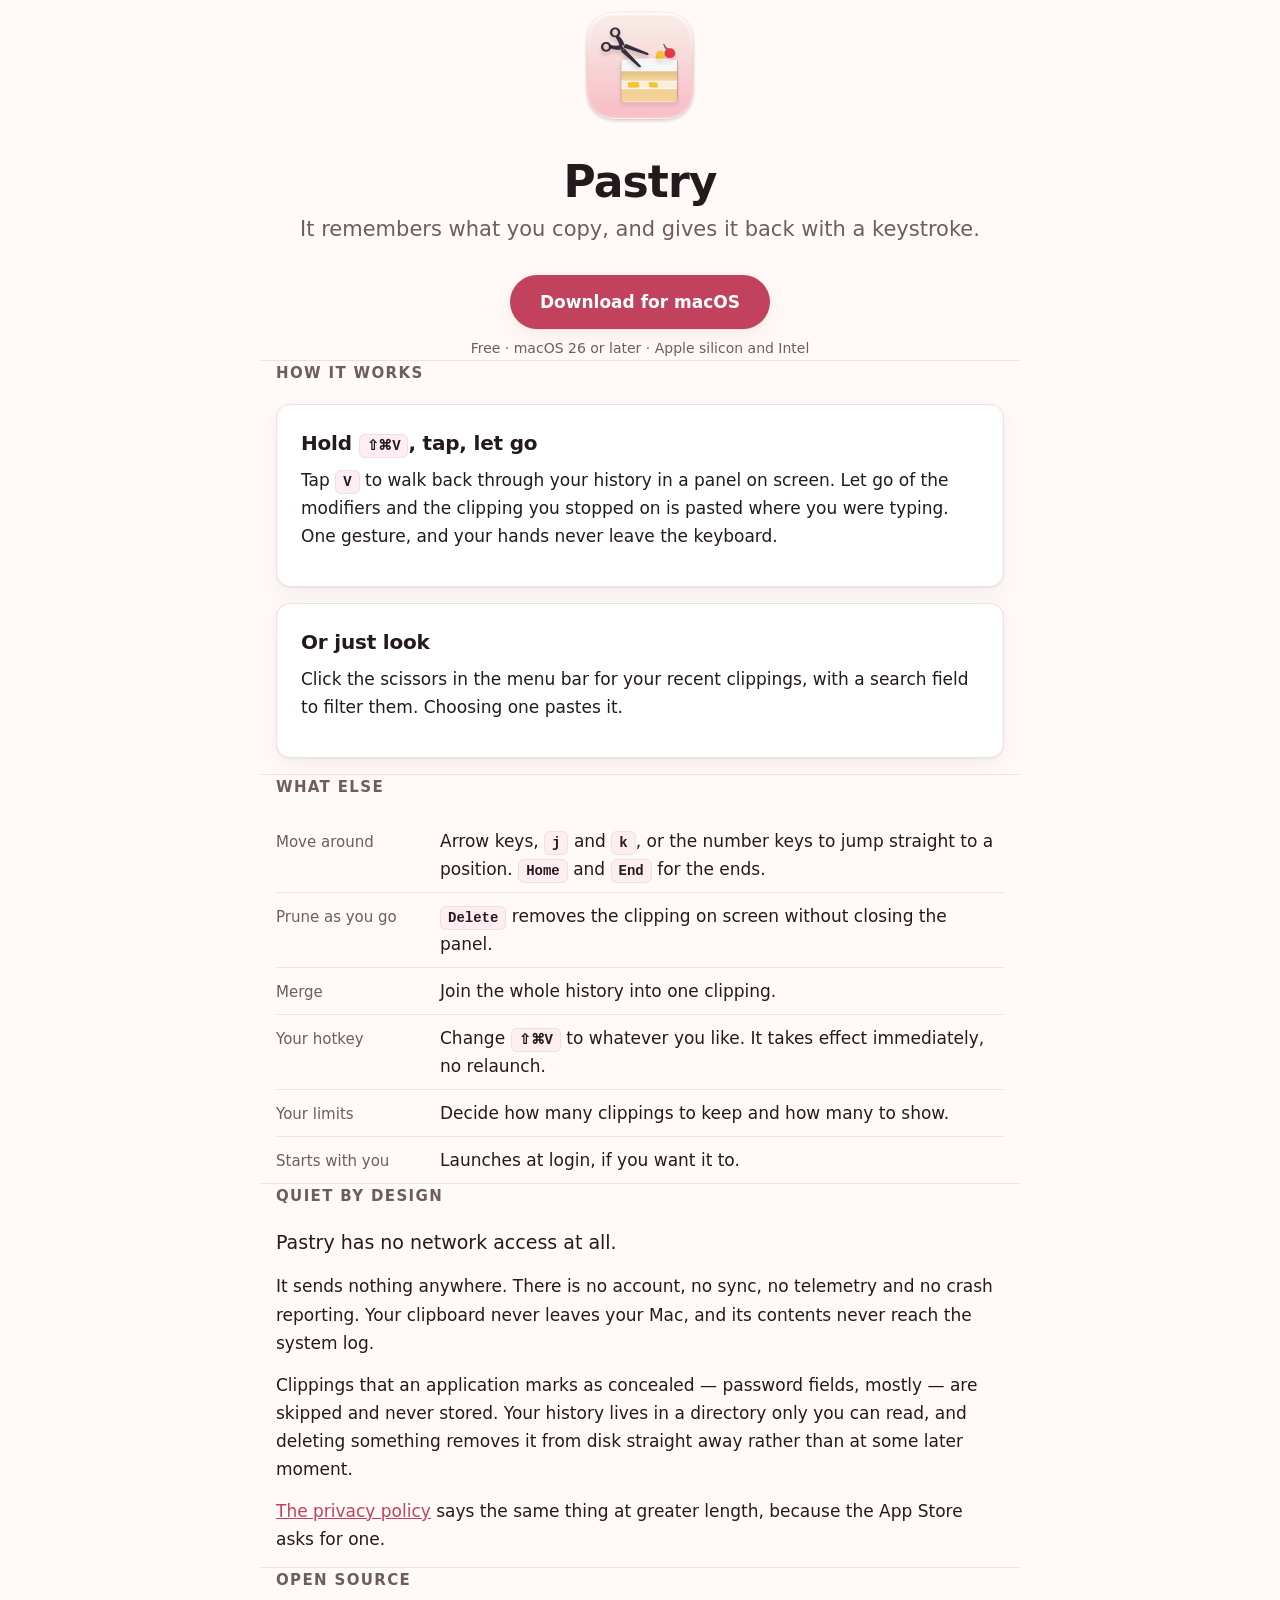
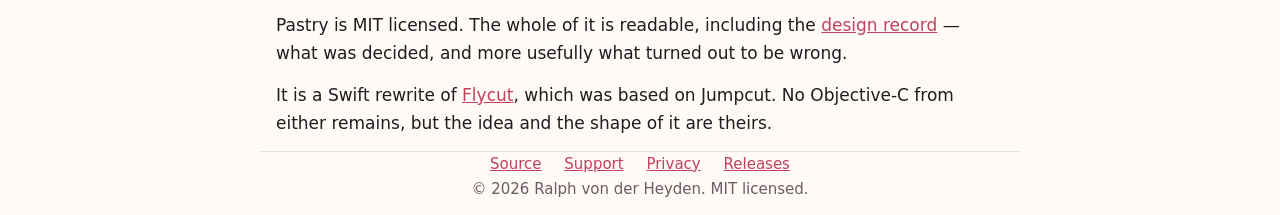
==== site/index.html @ dfbbfefb "Add App Store metadata, a website, and App Store entitlements Three things, none of which changes th" ====
<!doctype html>
<html lang="en">
<head>
<meta charset="utf-8">
<meta name="viewport" content="width=device-width, initial-scale=1">
<title>Pastry — clipboard history for macOS</title>
<meta name="description" content="Pastry remembers what you copy and gives it back with a keystroke. A menu-bar clipboard manager for macOS. Free, open source, and it sends nothing anywhere.">
<link rel="icon" href="assets/pastry-256.png" type="image/png">
<meta property="og:title" content="Pastry — clipboard history for macOS">
<meta property="og:description" content="Remembers what you copy and gives it back with a keystroke. Free, open source, and it sends nothing anywhere.">
<meta property="og:image" content="assets/pastry-512.png">
<meta property="og:type" content="website">
<link rel="stylesheet" href="assets/style.css">
</head>
<body>

<header class="wrap">
  <img src="assets/pastry-512.png" alt="The Pastry app icon: a pair of scissors cutting a slice of layer cake" width="132" height="132">
  <h1>Pastry</h1>
  <p class="tagline">It remembers what you copy, and gives it back with a keystroke.</p>
  <span class="cta">
    <a class="button" id="download" href="https://github.com/ralph/Pastry/releases/latest">Download for macOS</a>
    <span class="fineprint">Free &middot; macOS 26 or later &middot; Apple silicon and Intel</span>
  </span>
</header>

<main>
<section class="wrap">
  <h2>How it works</h2>

  <div class="card">
    <h3>Hold <kbd>⇧⌘V</kbd>, tap, let go</h3>
    <p>Tap <kbd>V</kbd> to walk back through your history in a panel on screen.
    Let go of the modifiers and the clipping you stopped on is pasted where you
    were typing. One gesture, and your hands never leave the keyboard.</p>
  </div>

  <div class="card">
    <h3>Or just look</h3>
    <p>Click the scissors in the menu bar for your recent clippings, with a
    search field to filter them. Choosing one pastes it.</p>
  </div>
</section>

<section class="wrap">
  <h2>What else</h2>
  <ul class="plain">
    <li><span class="k">Move around</span><span>Arrow keys, <kbd>j</kbd> and <kbd>k</kbd>, or the number keys to jump straight to a position. <kbd>Home</kbd> and <kbd>End</kbd> for the ends.</span></li>
    <li><span class="k">Prune as you go</span><span><kbd>Delete</kbd> removes the clipping on screen without closing the panel.</span></li>
    <li><span class="k">Merge</span><span>Join the whole history into one clipping.</span></li>
    <li><span class="k">Your hotkey</span><span>Change <kbd>⇧⌘V</kbd> to whatever you like. It takes effect immediately, no relaunch.</span></li>
    <li><span class="k">Your limits</span><span>Decide how many clippings to keep and how many to show.</span></li>
    <li><span class="k">Starts with you</span><span>Launches at login, if you want it to.</span></li>
  </ul>
</section>

<section class="wrap">
  <h2>Quiet by design</h2>
  <p class="lead">Pastry has no network access at all.</p>
  <p>It sends nothing anywhere. There is no account, no sync, no telemetry and
  no crash reporting. Your clipboard never leaves your Mac, and its contents
  never reach the system log.</p>
  <p>Clippings that an application marks as concealed — password fields,
  mostly — are skipped and never stored. Your history lives in a directory
  only you can read, and deleting something removes it from disk straight
  away rather than at some later moment.</p>
  <p><a href="privacy/">The privacy policy</a> says the same thing at greater
  length, because the App Store asks for one.</p>
</section>

<section class="wrap">
  <h2>Open source</h2>
  <p>Pastry is MIT licensed. The whole of it is readable, including the
  <a href="https://github.com/ralph/Pastry/tree/main/docs">design record</a> —
  what was decided, and more usefully what turned out to be wrong.</p>
  <p>It is a Swift rewrite of <a href="https://github.com/TermiT/Flycut">Flycut</a>,
  which was based on Jumpcut. No Objective-C from either remains, but the idea
  and the shape of it are theirs.</p>
</section>
</main>

<footer class="wrap">
  <a href="https://github.com/ralph/Pastry">Source</a>
  <a href="support/">Support</a>
  <a href="privacy/">Privacy</a>
  <a href="https://github.com/ralph/Pastry/releases">Releases</a>
  <p>© 2026 Ralph von der Heyden. MIT licensed.</p>
</footer>

</body>
</html>
---- site/assets/style.css ----
:root {
    --bg: #fffaf8;
    --surface: #ffffff;
    --text: #231a1d;
    --muted: #6d5c61;
    --line: #f0dfe2;
    --accent: #c2415c;
    --accent-soft: #ffeef1;
    --shadow: 0 1px 2px rgba(60,20,30,.06), 0 8px 24px rgba(60,20,30,.06);
    --radius: 14px;
  }
  @media (prefers-color-scheme: dark) {
    :root:not([data-theme="light"]) {
      --bg: #171114;
      --surface: #1f181b;
      --text: #f6eef0;
      --muted: #b6a2a8;
      --line: #342a2e;
      --accent: #ff9fb0;
      --accent-soft: #2b1f23;
      --shadow: 0 1px 2px rgba(0,0,0,.4), 0 8px 24px rgba(0,0,0,.3);
    }
  }
  :root[data-theme="dark"] {
    --bg: #171114; --surface: #1f181b; --text: #f6eef0; --muted: #b6a2a8;
    --line: #342a2e; --accent: #ff9fb0; --accent-soft: #2b1f23;
    --shadow: 0 1px 2px rgba(0,0,0,.4), 0 8px 24px rgba(0,0,0,.3);
  }
  * { box-sizing: border-box; }
  body {
    margin: 0; background: var(--bg); color: var(--text);
    font: 17px/1.65 -apple-system, BlinkMacSystemFont, "Segoe UI", Inter, system-ui, sans-serif;
    -webkit-font-smoothing: antialiased;
  }
  .wrap { max-width: 760px; margin: 0 auto; padding: 0 16px; }
  a { color: var(--accent); }

  header { padding: 72px 0 44px; text-align: center; }
  header img { width: 132px; height: 132px; }
  h1 { font-size: 44px; line-height: 1.1; margin: 18px 0 6px; letter-spacing: -.02em; }
  .tagline { font-size: 21px; color: var(--muted); margin: 0 0 28px; }

  .cta { display: inline-flex; flex-direction: column; align-items: center; gap: 8px; }
  .button {
    display: inline-block; background: var(--accent); color: #fff; text-decoration: none;
    font-weight: 600; font-size: 17px; padding: 13px 30px; border-radius: 999px;
    box-shadow: var(--shadow);
  }
  .fineprint { font-size: 14px; color: var(--muted); }

  section { padding: 34px 0; border-top: 1px solid var(--line); }
  h2 { font-size: 15px; text-transform: uppercase; letter-spacing: .09em; color: var(--muted); margin: 0 0 18px; font-weight: 600; }
  h3 { font-size: 20px; margin: 0 0 6px; letter-spacing: -.01em; }
  p { margin: 0 0 14px; }
  .lead { font-size: 19px; }

  .card { background: var(--surface); border: 1px solid var(--line); border-radius: var(--radius); padding: 22px 24px; box-shadow: var(--shadow); margin-bottom: 16px; }

  kbd {
    font: 600 14px/1 ui-monospace, SFMono-Regular, Menlo, monospace;
    background: var(--accent-soft); color: var(--text);
    border: 1px solid var(--line); border-radius: 6px; padding: 3px 7px; white-space: nowrap;
  }

  ul.plain { list-style: none; padding: 0; margin: 0; }
  ul.plain li { padding: 9px 0; border-bottom: 1px solid var(--line); display: flex; gap: 14px; align-items: baseline; }
  ul.plain li:last-child { border-bottom: 0; }
  ul.plain .k { flex: 0 0 150px; color: var(--muted); font-size: 15px; }

  footer { padding: 36px 0 64px; border-top: 1px solid var(--line); color: var(--muted); font-size: 15px; text-align: center; }
  footer a { margin: 0 9px; }

  @media (max-width: 560px) {
    header { padding: 48px 0 32px; }
    h1 { font-size: 34px; }
    .tagline { font-size: 18px; }
    ul.plain li { flex-direction: column; gap: 2px; }
    ul.plain .k { flex: none; }
  }
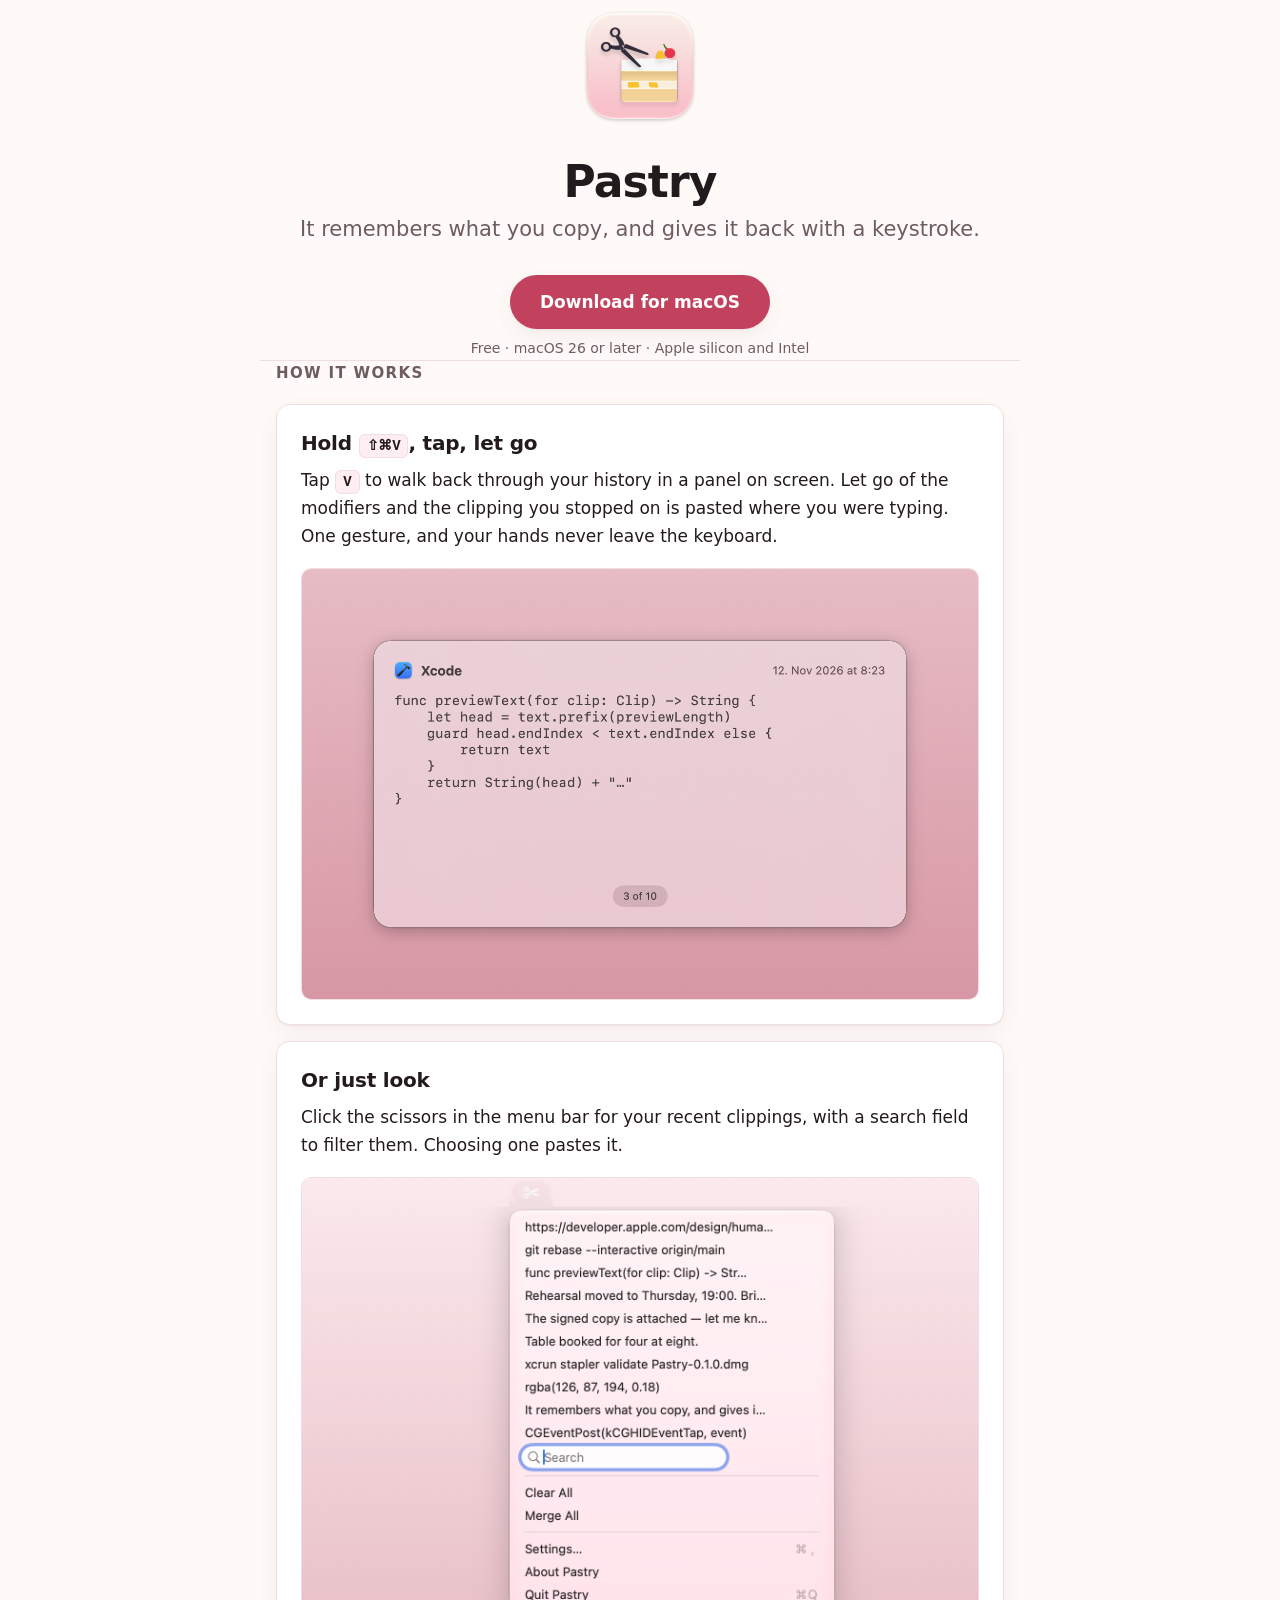
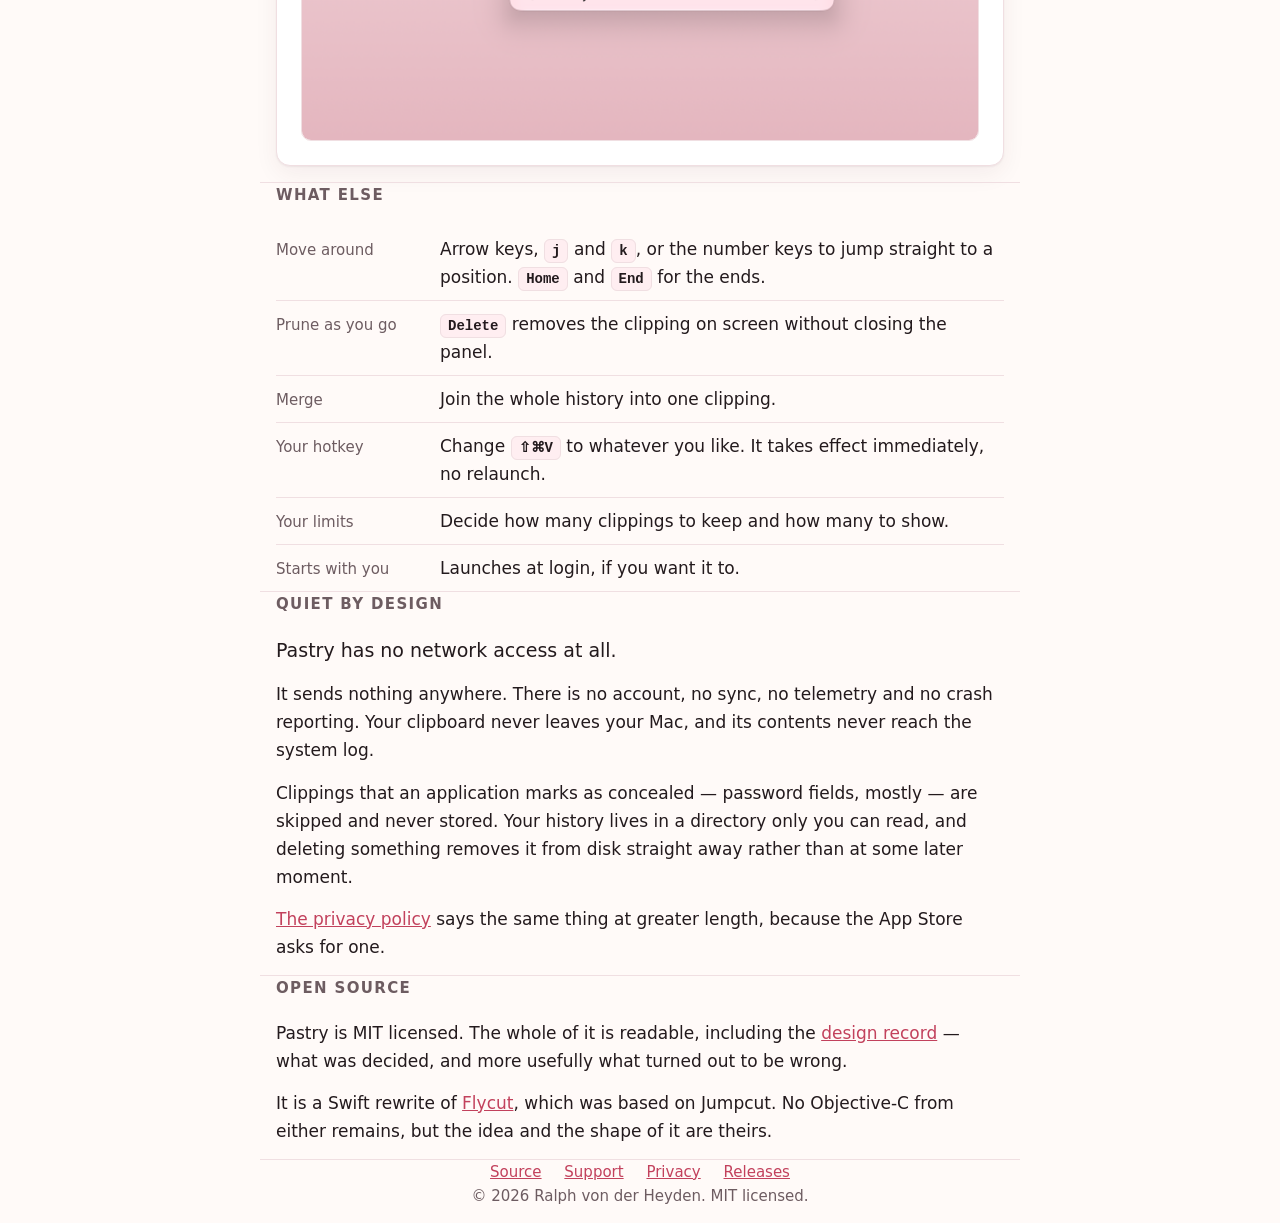
==== commit a0c04eb1: "Add App Store screenshots and show the app on the site Four 2880x1800 captures of the shipped app ar" ====
--- a/site/index.html
+++ b/site/index.html
@@ -33,12 +33,14 @@
     <p>Tap <kbd>V</kbd> to walk back through your history in a panel on screen.
     Let go of the modifiers and the clipping you stopped on is pasted where you
     were typing. One gesture, and your hands never leave the keyboard.</p>
+    <img class="shot" src="assets/shot-bezel.png" alt="The Pastry bezel, showing a clip copied from Xcode and its position in the history: three of ten." width="1320" height="840" loading="lazy">
   </div>
 
   <div class="card">
     <h3>Or just look</h3>
     <p>Click the scissors in the menu bar for your recent clippings, with a
     search field to filter them. Choosing one pastes it.</p>
+    <img class="shot" src="assets/shot-menu.png" alt="The Pastry menu open under the scissors in the macOS menu bar, listing ten recent clippings above a search field." width="1420" height="1180" loading="lazy">
   </div>
 </section>
 
--- a/site/assets/style.css
+++ b/site/assets/style.css
@@ -77,3 +77,8 @@
     ul.plain li { flex-direction: column; gap: 2px; }
     ul.plain .k { flex: none; }
   }
+
+  .shot {
+    display: block; width: 100%; height: auto; margin: 18px 0 2px;
+    border-radius: 10px; border: 1px solid var(--line);
+  }
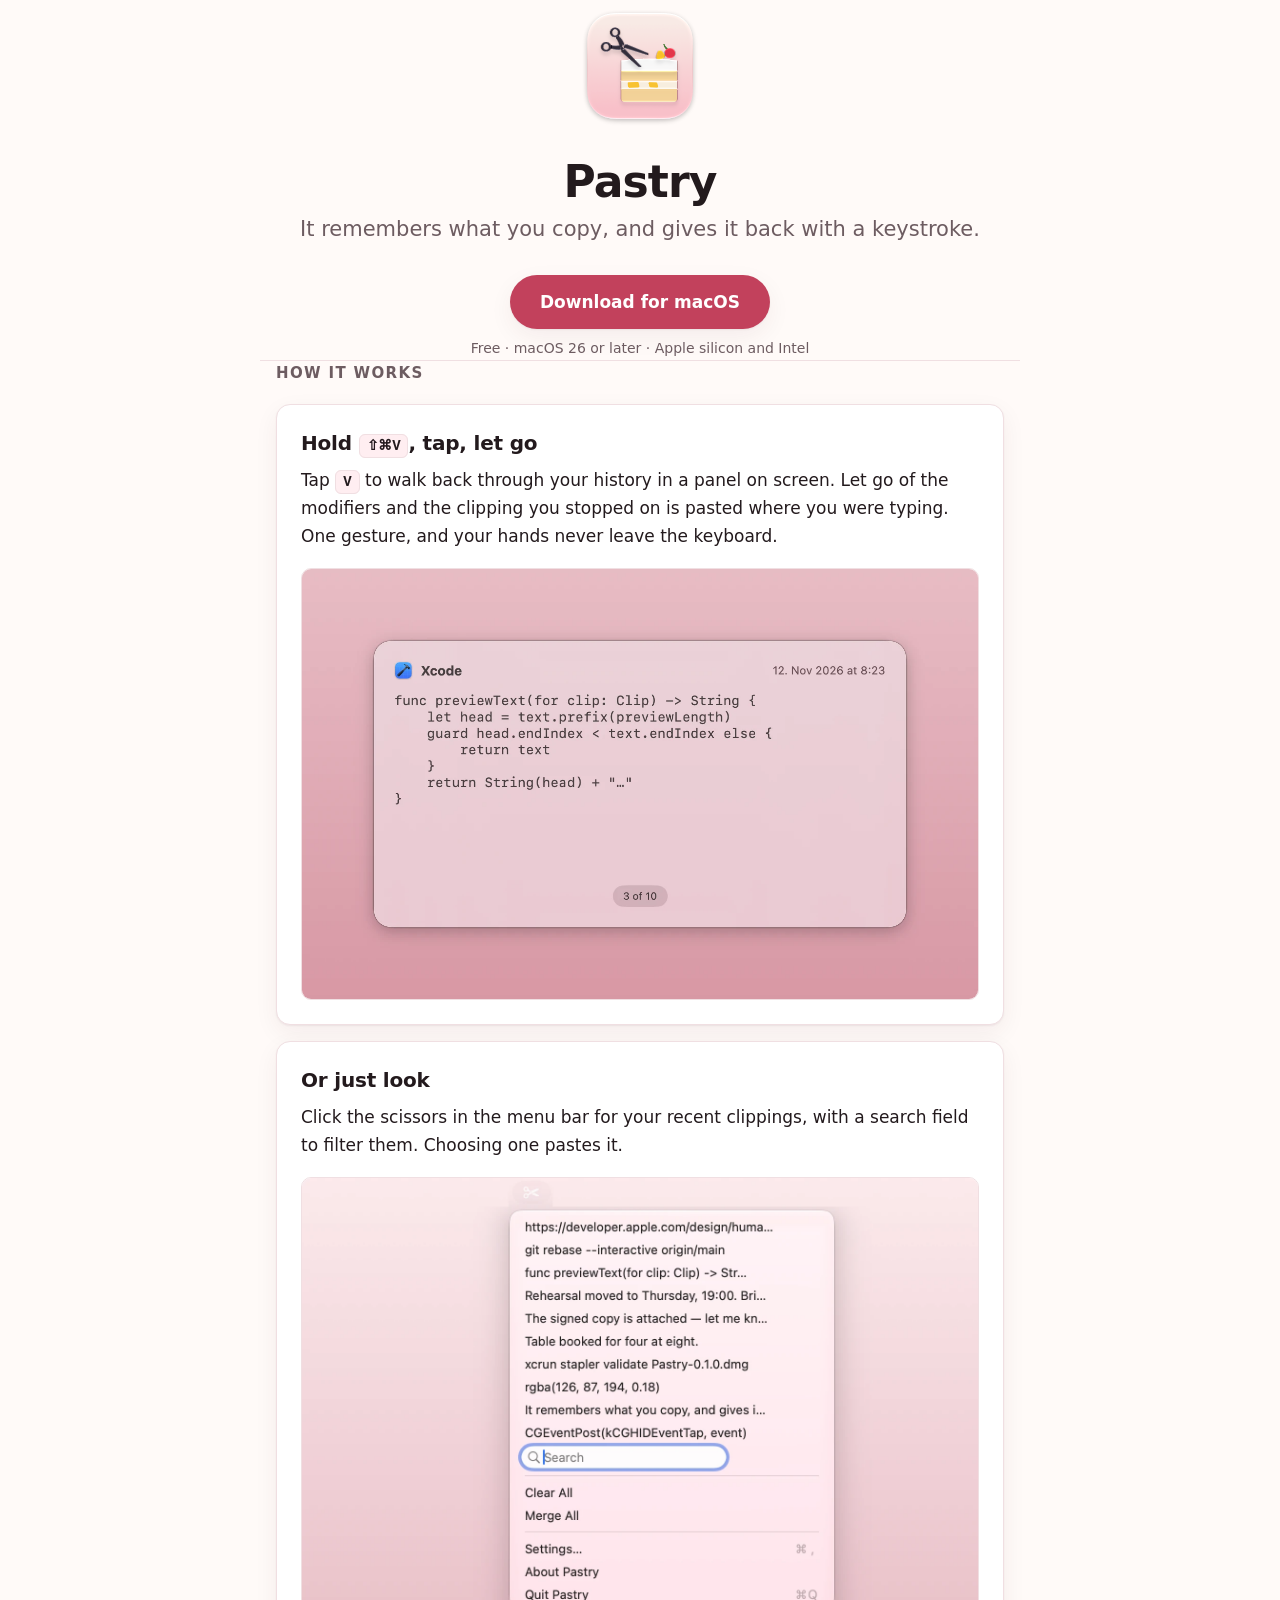
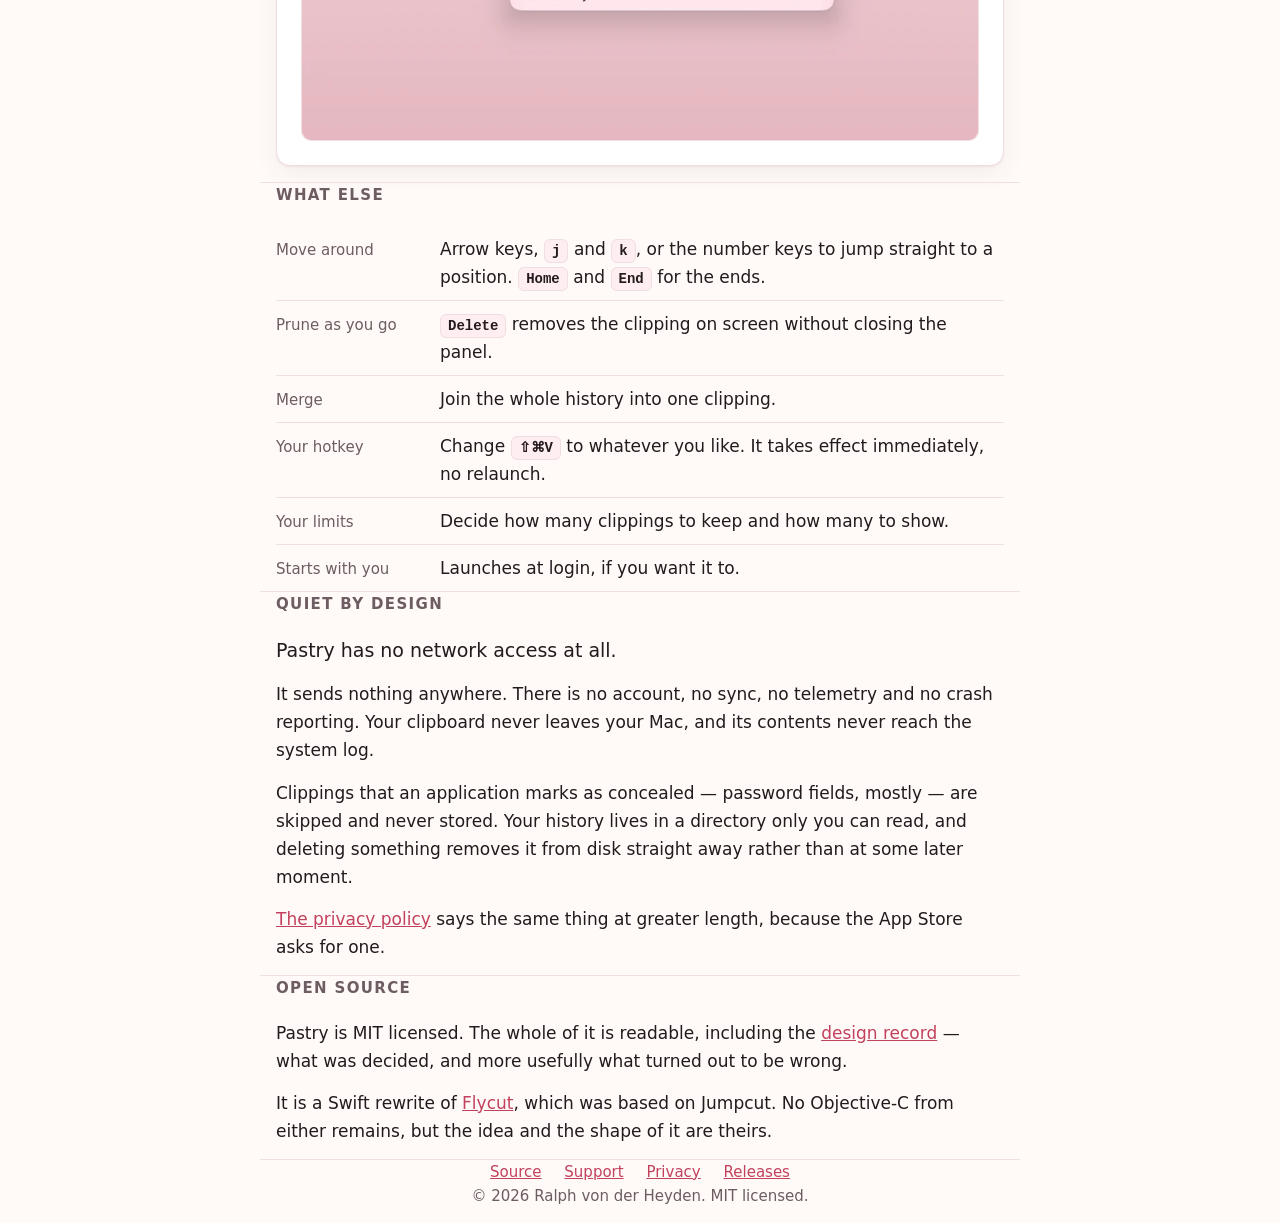
==== commit 92f9523a: "Apply the simplify pass Four cleanup reviews, their overlapping findings fixed.  CODE_SIGN_INJECT_BA" ====
--- a/site/index.html
+++ b/site/index.html
@@ -15,11 +15,11 @@
 <body>
 
 <header class="wrap">
-  <img src="assets/pastry-512.png" alt="The Pastry app icon: a pair of scissors cutting a slice of layer cake" width="132" height="132">
+  <img src="assets/pastry-256.png" alt="The Pastry app icon: a pair of scissors cutting a slice of layer cake" width="132" height="132">
   <h1>Pastry</h1>
   <p class="tagline">It remembers what you copy, and gives it back with a keystroke.</p>
   <span class="cta">
-    <a class="button" id="download" href="https://github.com/ralph/Pastry/releases/latest">Download for macOS</a>
+    <a class="button" href="https://github.com/ralph/Pastry/releases/latest">Download for macOS</a>
     <span class="fineprint">Free &middot; macOS 26 or later &middot; Apple silicon and Intel</span>
   </span>
 </header>
@@ -33,14 +33,14 @@
     <p>Tap <kbd>V</kbd> to walk back through your history in a panel on screen.
     Let go of the modifiers and the clipping you stopped on is pasted where you
     were typing. One gesture, and your hands never leave the keyboard.</p>
-    <img class="shot" src="assets/shot-bezel.png" alt="The Pastry bezel, showing a clip copied from Xcode and its position in the history: three of ten." width="1320" height="840" loading="lazy">
+    <img class="shot" src="assets/shot-bezel.webp" alt="The Pastry bezel, showing a clip copied from Xcode and its position in the history: three of ten." width="1320" height="840">
   </div>
 
   <div class="card">
     <h3>Or just look</h3>
     <p>Click the scissors in the menu bar for your recent clippings, with a
     search field to filter them. Choosing one pastes it.</p>
-    <img class="shot" src="assets/shot-menu.png" alt="The Pastry menu open under the scissors in the macOS menu bar, listing ten recent clippings above a search field." width="1420" height="1180" loading="lazy">
+    <img class="shot" src="assets/shot-menu.webp" alt="The Pastry menu open under the scissors in the macOS menu bar, listing ten recent clippings above a search field." width="1420" height="1180" loading="lazy">
   </div>
 </section>
 
--- a/site/assets/style.css
+++ b/site/assets/style.css
@@ -1,84 +1,86 @@
 :root {
-    --bg: #fffaf8;
-    --surface: #ffffff;
-    --text: #231a1d;
-    --muted: #6d5c61;
-    --line: #f0dfe2;
-    --accent: #c2415c;
-    --accent-soft: #ffeef1;
-    --shadow: 0 1px 2px rgba(60,20,30,.06), 0 8px 24px rgba(60,20,30,.06);
-    --radius: 14px;
-  }
-  @media (prefers-color-scheme: dark) {
-    :root:not([data-theme="light"]) {
-      --bg: #171114;
-      --surface: #1f181b;
-      --text: #f6eef0;
-      --muted: #b6a2a8;
-      --line: #342a2e;
-      --accent: #ff9fb0;
-      --accent-soft: #2b1f23;
-      --shadow: 0 1px 2px rgba(0,0,0,.4), 0 8px 24px rgba(0,0,0,.3);
-    }
-  }
-  :root[data-theme="dark"] {
-    --bg: #171114; --surface: #1f181b; --text: #f6eef0; --muted: #b6a2a8;
-    --line: #342a2e; --accent: #ff9fb0; --accent-soft: #2b1f23;
+  --bg: #fffaf8;
+  --surface: #ffffff;
+  --text: #231a1d;
+  --muted: #6d5c61;
+  --line: #f0dfe2;
+  --accent: #c2415c;
+  --accent-soft: #ffeef1;
+  --shadow: 0 1px 2px rgba(60,20,30,.06), 0 8px 24px rgba(60,20,30,.06);
+  --radius: 14px;
+}
+/* The site has no theme switch and no JavaScript at all, so the system
+   preference is the only thing that selects this. */
+@media (prefers-color-scheme: dark) {
+  :root {
+    --bg: #171114;
+    --surface: #1f181b;
+    --text: #f6eef0;
+    --muted: #b6a2a8;
+    --line: #342a2e;
+    --accent: #ff9fb0;
+    --accent-soft: #2b1f23;
     --shadow: 0 1px 2px rgba(0,0,0,.4), 0 8px 24px rgba(0,0,0,.3);
   }
-  * { box-sizing: border-box; }
-  body {
-    margin: 0; background: var(--bg); color: var(--text);
-    font: 17px/1.65 -apple-system, BlinkMacSystemFont, "Segoe UI", Inter, system-ui, sans-serif;
-    -webkit-font-smoothing: antialiased;
-  }
-  .wrap { max-width: 760px; margin: 0 auto; padding: 0 16px; }
-  a { color: var(--accent); }
+}
 
-  header { padding: 72px 0 44px; text-align: center; }
-  header img { width: 132px; height: 132px; }
-  h1 { font-size: 44px; line-height: 1.1; margin: 18px 0 6px; letter-spacing: -.02em; }
-  .tagline { font-size: 21px; color: var(--muted); margin: 0 0 28px; }
+* { box-sizing: border-box; }
+body {
+  margin: 0; background: var(--bg); color: var(--text);
+  font: 17px/1.65 -apple-system, BlinkMacSystemFont, "Segoe UI", Inter, system-ui, sans-serif;
+  -webkit-font-smoothing: antialiased;
+}
+.wrap { max-width: 760px; margin: 0 auto; padding: 0 16px; }
+a { color: var(--accent); }
 
-  .cta { display: inline-flex; flex-direction: column; align-items: center; gap: 8px; }
-  .button {
-    display: inline-block; background: var(--accent); color: #fff; text-decoration: none;
-    font-weight: 600; font-size: 17px; padding: 13px 30px; border-radius: 999px;
-    box-shadow: var(--shadow);
-  }
-  .fineprint { font-size: 14px; color: var(--muted); }
+header { padding: 72px 0 44px; text-align: center; }
+header img { width: 132px; height: 132px; }
+h1 { font-size: 44px; line-height: 1.1; margin: 18px 0 6px; letter-spacing: -.02em; }
+.tagline { font-size: 21px; color: var(--muted); margin: 0 0 28px; }
 
-  section { padding: 34px 0; border-top: 1px solid var(--line); }
-  h2 { font-size: 15px; text-transform: uppercase; letter-spacing: .09em; color: var(--muted); margin: 0 0 18px; font-weight: 600; }
-  h3 { font-size: 20px; margin: 0 0 6px; letter-spacing: -.01em; }
-  p { margin: 0 0 14px; }
-  .lead { font-size: 19px; }
+/* The privacy and support pages: same chrome, quieter. */
+header.sub { padding-bottom: 24px; }
+header.sub h1 { font-size: 32px; }
 
-  .card { background: var(--surface); border: 1px solid var(--line); border-radius: var(--radius); padding: 22px 24px; box-shadow: var(--shadow); margin-bottom: 16px; }
+.cta { display: inline-flex; flex-direction: column; align-items: center; gap: 8px; }
+.button {
+  display: inline-block; background: var(--accent); color: #fff; text-decoration: none;
+  font-weight: 600; font-size: 17px; padding: 13px 30px; border-radius: 999px;
+  box-shadow: var(--shadow);
+}
+.fineprint { font-size: 14px; color: var(--muted); }
 
-  kbd {
-    font: 600 14px/1 ui-monospace, SFMono-Regular, Menlo, monospace;
-    background: var(--accent-soft); color: var(--text);
-    border: 1px solid var(--line); border-radius: 6px; padding: 3px 7px; white-space: nowrap;
-  }
+section { padding: 34px 0; border-top: 1px solid var(--line); }
+h2 { font-size: 15px; text-transform: uppercase; letter-spacing: .09em; color: var(--muted); margin: 0 0 18px; font-weight: 600; }
+h3 { font-size: 20px; margin: 0 0 6px; letter-spacing: -.01em; }
+p { margin: 0 0 14px; }
+.lead { font-size: 19px; }
 
-  ul.plain { list-style: none; padding: 0; margin: 0; }
-  ul.plain li { padding: 9px 0; border-bottom: 1px solid var(--line); display: flex; gap: 14px; align-items: baseline; }
-  ul.plain li:last-child { border-bottom: 0; }
-  ul.plain .k { flex: 0 0 150px; color: var(--muted); font-size: 15px; }
+.card { background: var(--surface); border: 1px solid var(--line); border-radius: var(--radius); padding: 22px 24px; box-shadow: var(--shadow); margin-bottom: 16px; }
 
-  footer { padding: 36px 0 64px; border-top: 1px solid var(--line); color: var(--muted); font-size: 15px; text-align: center; }
-  footer a { margin: 0 9px; }
+.shot {
+  display: block; width: 100%; height: auto; margin: 18px 0 2px;
+  border-radius: 10px; border: 1px solid var(--line);
+}
 
-  @media (max-width: 560px) {
-    header { padding: 48px 0 32px; }
-    h1 { font-size: 34px; }
-    .tagline { font-size: 18px; }
-    ul.plain li { flex-direction: column; gap: 2px; }
-    ul.plain .k { flex: none; }
-  }
+kbd {
+  font: 600 14px/1 ui-monospace, SFMono-Regular, Menlo, monospace;
+  background: var(--accent-soft); color: var(--text);
+  border: 1px solid var(--line); border-radius: 6px; padding: 3px 7px; white-space: nowrap;
+}
 
-  .shot {
-    display: block; width: 100%; height: auto; margin: 18px 0 2px;
-    border-radius: 10px; border: 1px solid var(--line);
-  }
+ul.plain { list-style: none; padding: 0; margin: 0; }
+ul.plain li { padding: 9px 0; border-bottom: 1px solid var(--line); display: flex; gap: 14px; align-items: baseline; }
+ul.plain li:last-child { border-bottom: 0; }
+ul.plain .k { flex: 0 0 150px; color: var(--muted); font-size: 15px; }
+
+footer { padding: 36px 0 64px; border-top: 1px solid var(--line); color: var(--muted); font-size: 15px; text-align: center; }
+footer a { margin: 0 9px; }
+
+@media (max-width: 560px) {
+  header { padding: 48px 0 32px; }
+  h1 { font-size: 34px; }
+  .tagline { font-size: 18px; }
+  ul.plain li { flex-direction: column; gap: 2px; }
+  ul.plain .k { flex: none; }
+}
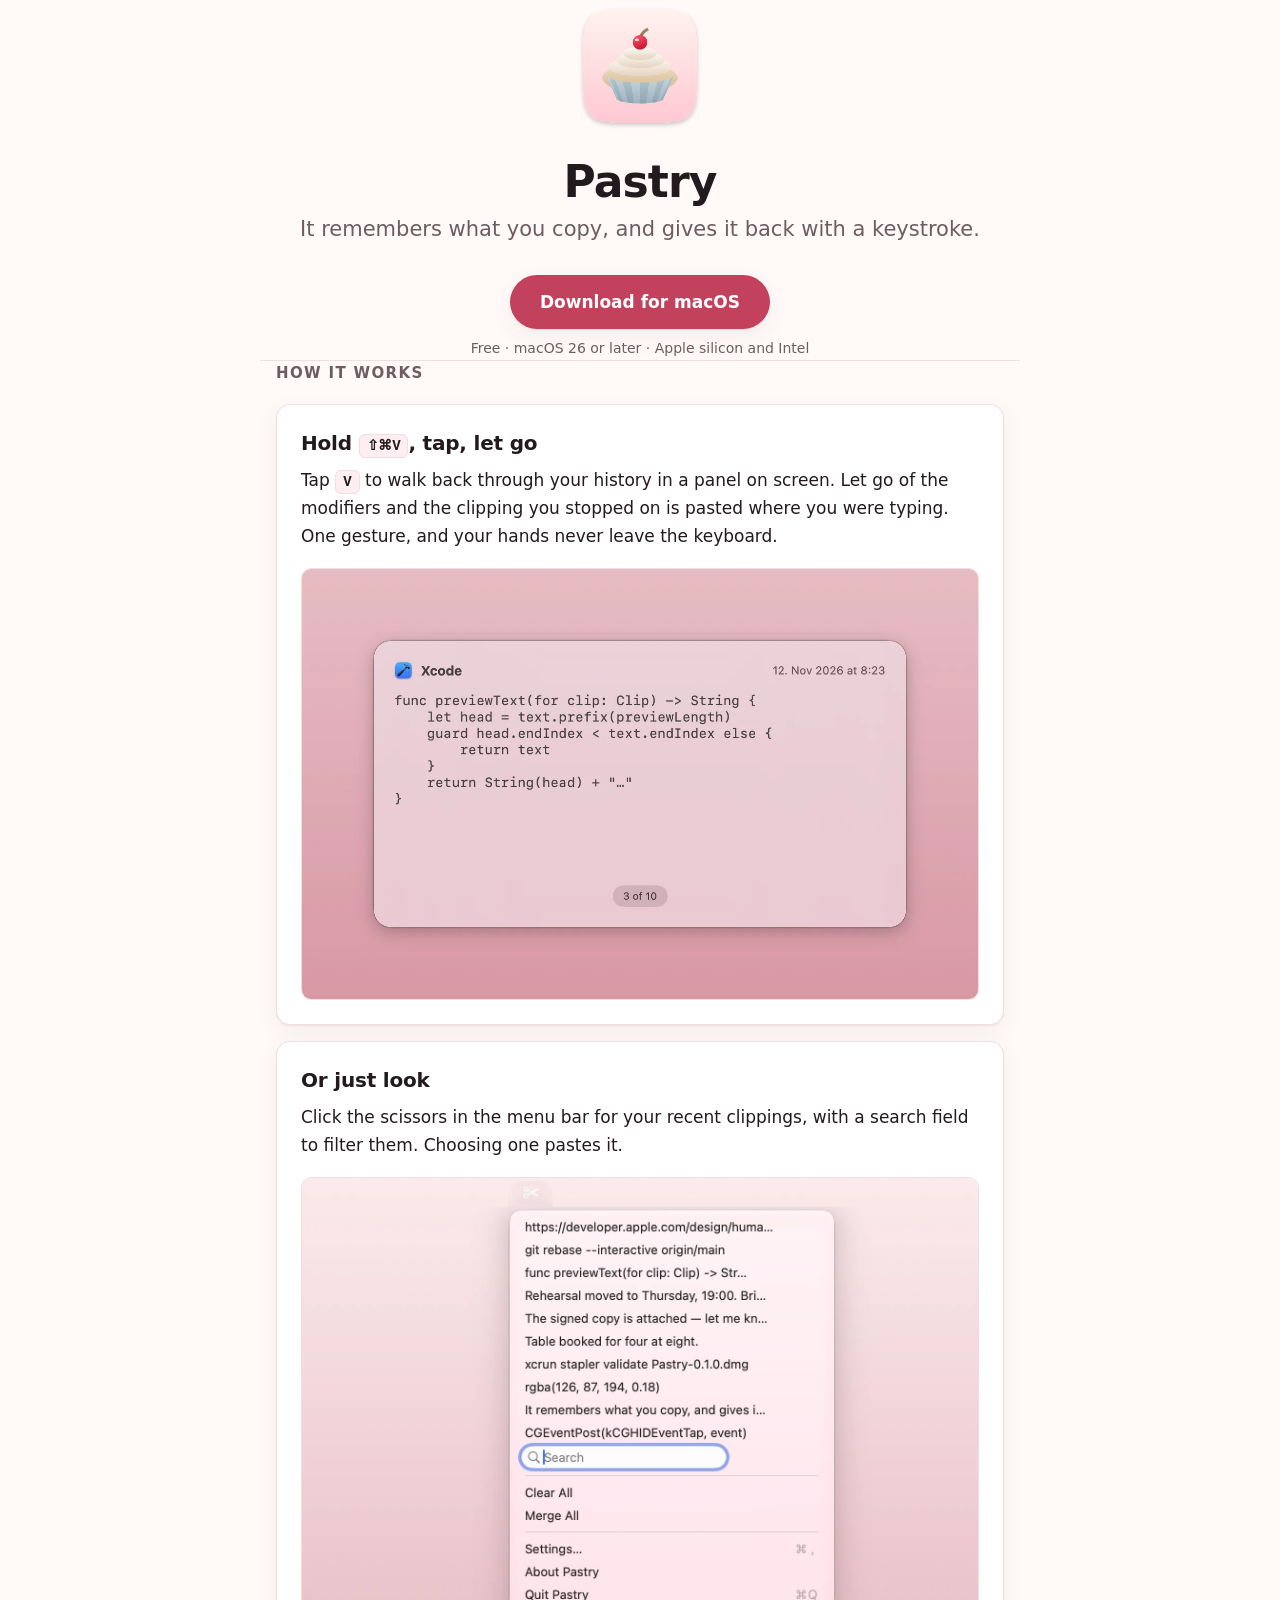
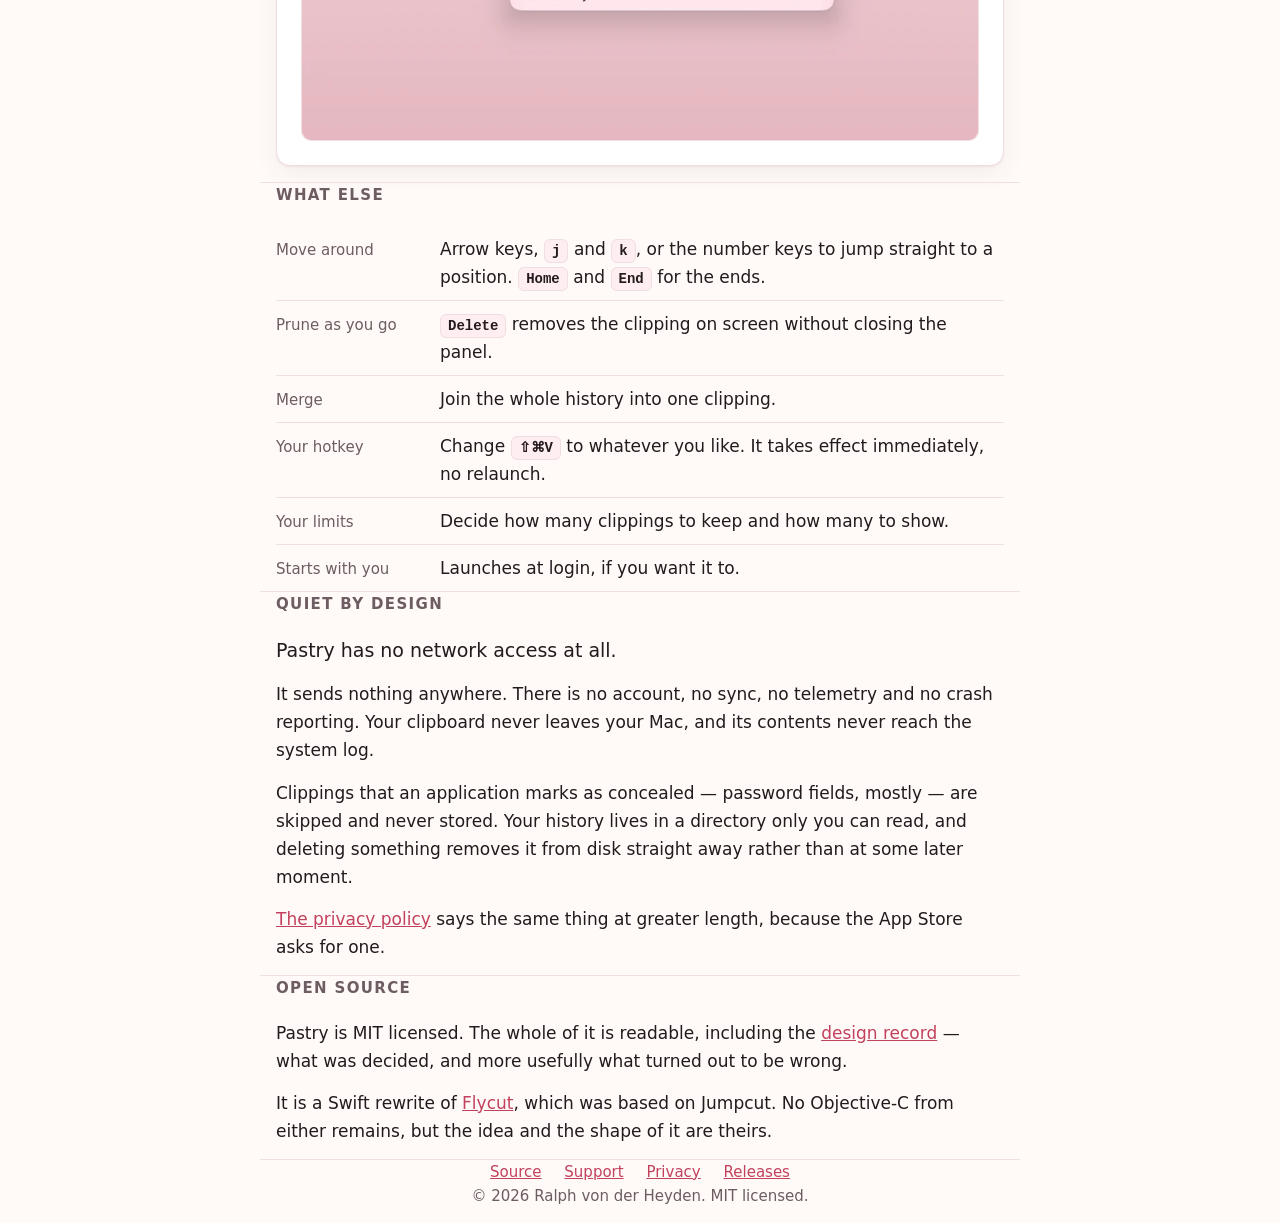
==== commit 2a6ebce4: "Put the new icon on the website too The app needed nothing: Pastry/Pastry.icon sits in the folder th" ====
--- a/site/index.html
+++ b/site/index.html
@@ -8,14 +8,15 @@
 <link rel="icon" href="assets/pastry-256.png" type="image/png">
 <meta property="og:title" content="Pastry — clipboard history for macOS">
 <meta property="og:description" content="Remembers what you copy and gives it back with a keystroke. Free, open source, and it sends nothing anywhere.">
-<meta property="og:image" content="assets/pastry-512.png">
+<meta property="og:image" content="https://pastry.rvdh.de/assets/pastry-512.png">
+<meta property="og:url" content="https://pastry.rvdh.de/">
 <meta property="og:type" content="website">
 <link rel="stylesheet" href="assets/style.css">
 </head>
 <body>
 
 <header class="wrap">
-  <img src="assets/pastry-256.png" alt="The Pastry app icon: a pair of scissors cutting a slice of layer cake" width="132" height="132">
+  <img src="assets/pastry-256.png" alt="The Pastry app icon: a cupcake with a cherry on top" width="132" height="132">
   <h1>Pastry</h1>
   <p class="tagline">It remembers what you copy, and gives it back with a keystroke.</p>
   <span class="cta">
--- a/site/assets/style.css
+++ b/site/assets/style.css
@@ -6,6 +6,7 @@
   --line: #f0dfe2;
   --accent: #c2415c;
   --accent-soft: #ffeef1;
+  --on-accent: #ffffff;
   --shadow: 0 1px 2px rgba(60,20,30,.06), 0 8px 24px rgba(60,20,30,.06);
   --radius: 14px;
 }
@@ -20,6 +21,8 @@
     --line: #342a2e;
     --accent: #ff9fb0;
     --accent-soft: #2b1f23;
+    /* The dark accent is a pale pink; white on it is 1.94:1. */
+    --on-accent: #231a1d;
     --shadow: 0 1px 2px rgba(0,0,0,.4), 0 8px 24px rgba(0,0,0,.3);
   }
 }
@@ -44,7 +47,7 @@
 
 .cta { display: inline-flex; flex-direction: column; align-items: center; gap: 8px; }
 .button {
-  display: inline-block; background: var(--accent); color: #fff; text-decoration: none;
+  display: inline-block; background: var(--accent); color: var(--on-accent); text-decoration: none;
   font-weight: 600; font-size: 17px; padding: 13px 30px; border-radius: 999px;
   box-shadow: var(--shadow);
 }
@@ -84,3 +87,9 @@
   ul.plain li { flex-direction: column; gap: 2px; }
   ul.plain .k { flex: none; }
 }
+
+.path {
+  font: 14px/1.5 ui-monospace, SFMono-Regular, Menlo, monospace;
+  background: var(--accent-soft); border: 1px solid var(--line);
+  border-radius: 8px; padding: 10px 12px; overflow-x: auto;
+}
